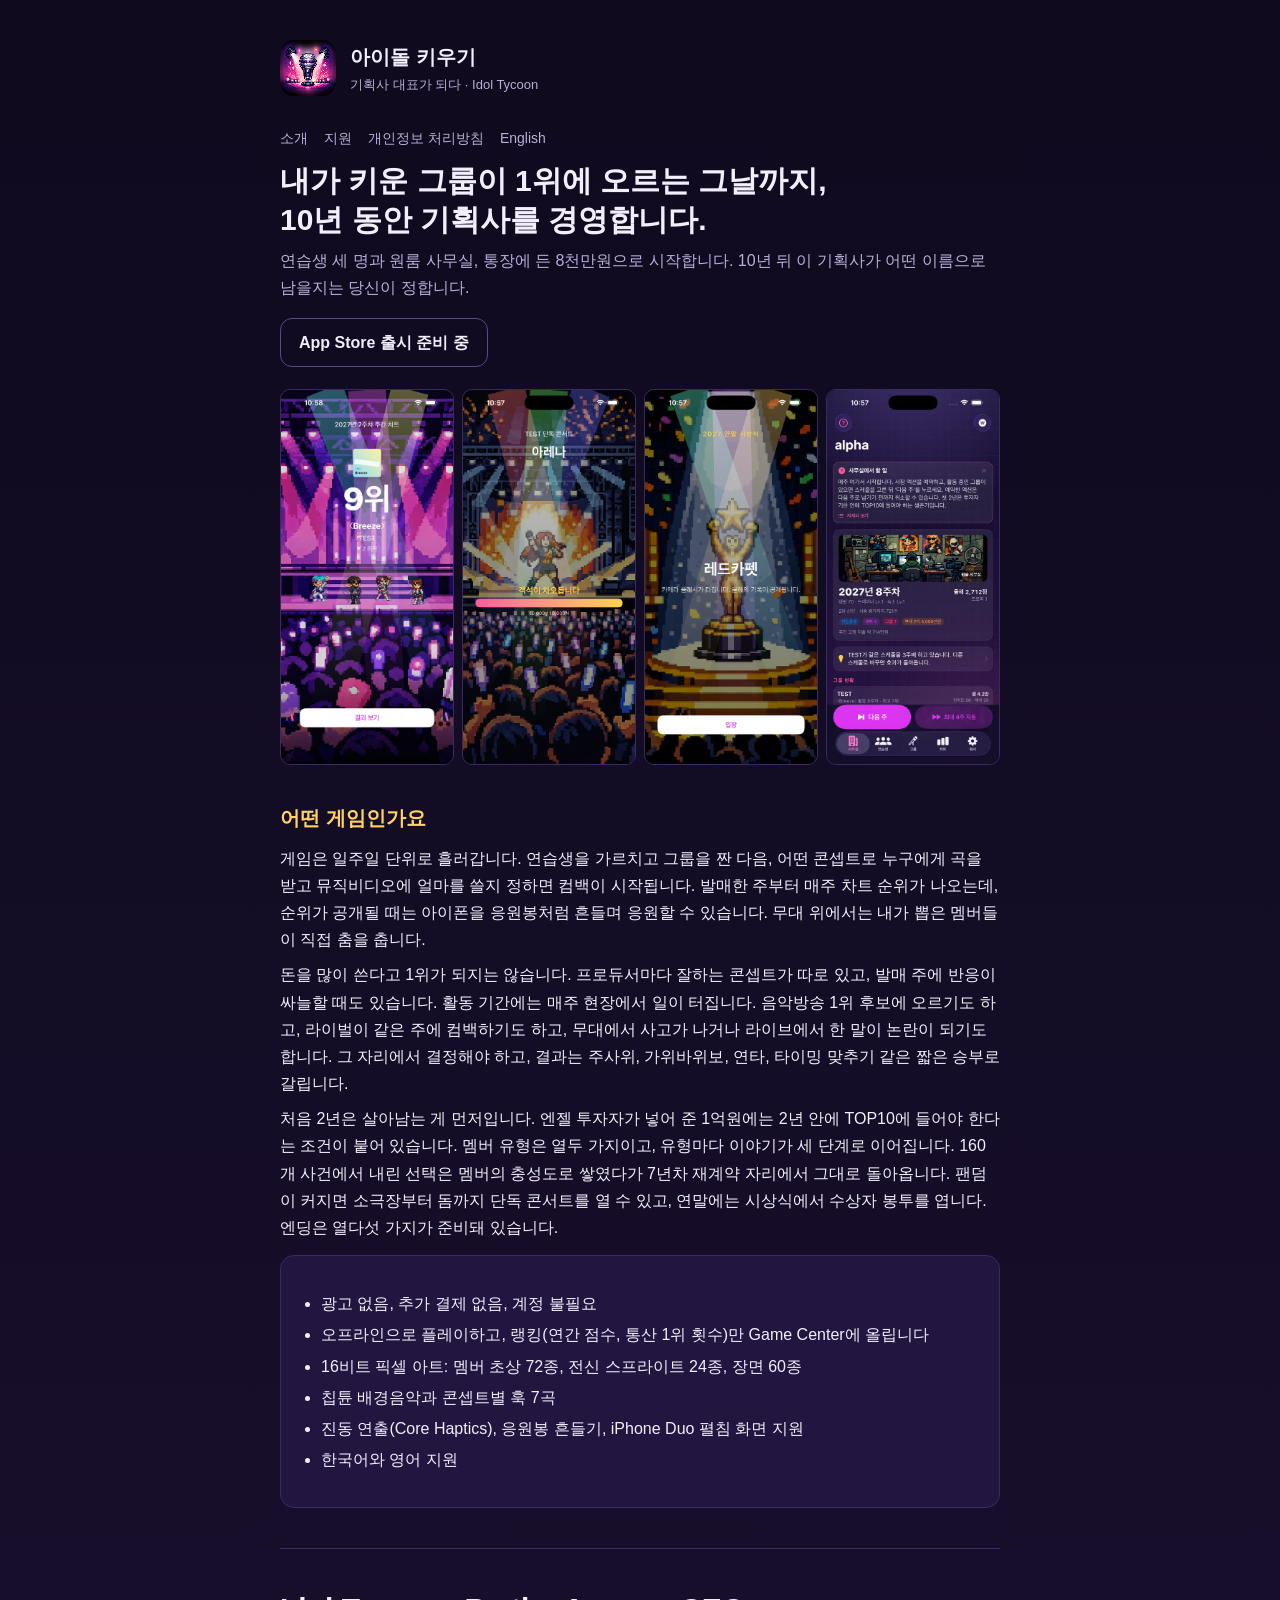
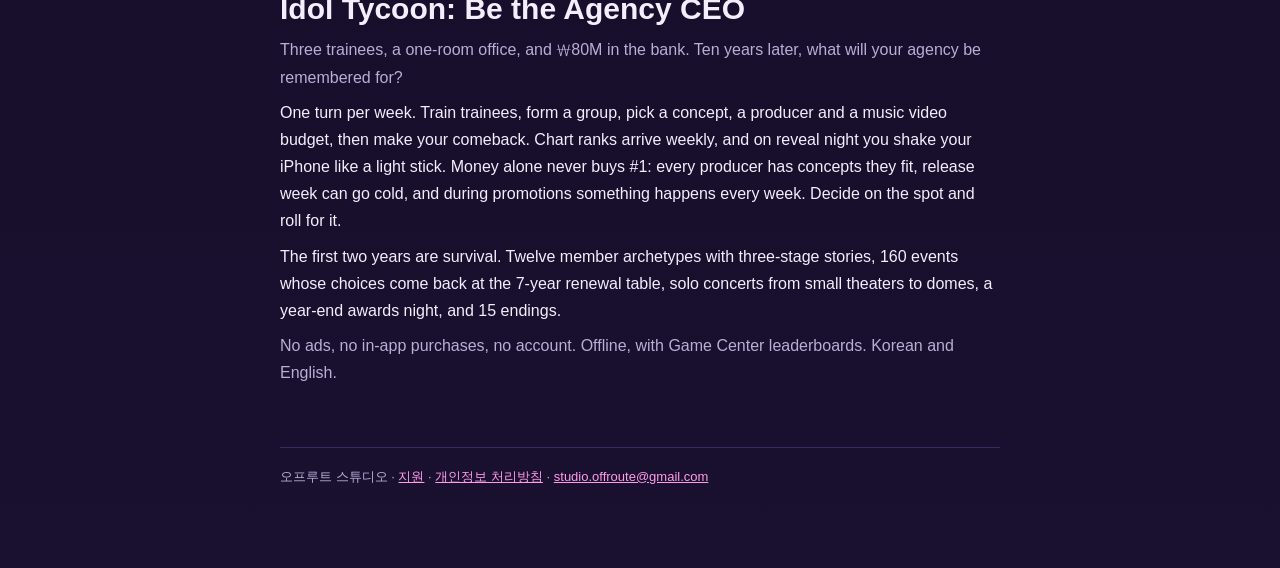
==== index.html @ ca156d44 "아이돌 키우기 공식 페이지 갱신" ====
<!doctype html>
<html lang="ko"><head><meta charset="utf-8"><meta name="viewport" content="width=device-width,initial-scale=1">
<title>아이돌 키우기 : 기획사 대표가 되다</title>
<meta name="description" content="연습생 세 명과 원룸 사무실에서 시작해 10년을 경영하는 아이돌 기획사 시뮬레이션. 광고 없음, 추가 결제 없음, 오프라인.">
<meta property="og:title" content="아이돌 키우기 : 기획사 대표가 되다"><meta property="og:description" content="내가 만든 그룹이 1위를 하는 순간을 위해 10년을 경영합니다."><meta property="og:image" content="img/1-reveal.jpg">
<link rel="stylesheet" href="style.css"></head>
<body><div class="wrap">
<header><img src="img/icon.png" alt=""><div><div class="t">아이돌 키우기</div><div class="s">기획사 대표가 되다 · Idol Tycoon</div></div></header>
<nav><a href="index.html">소개</a><a href="support.html">지원</a><a href="privacy.html">개인정보 처리방침</a><a href="#en">English</a></nav>

<h1>내가 키운 그룹이 1위에 오르는 그날까지,<br>10년 동안 기획사를 경영합니다.</h1>
<p class="sub">연습생 세 명과 원룸 사무실, 통장에 든 8천만원으로 시작합니다. 10년 뒤 이 기획사가 어떤 이름으로 남을지는 당신이 정합니다.</p>
<p><span class="btn ghost">App Store 출시 준비 중</span></p>

<div class="shots">
<img src="img/1-reveal.jpg" alt="차트 순위 공개 장면"><img src="img/3-concert.jpg" alt="단독 콘서트 결과"><img src="img/4-awards.jpg" alt="연말 시상식"><img src="img/7-dash.jpg" alt="사무실 화면">
</div>

<h2>어떤 게임인가요</h2>
<p>게임은 일주일 단위로 흘러갑니다. 연습생을 가르치고 그룹을 짠 다음, 어떤 콘셉트로 누구에게 곡을 받고 뮤직비디오에 얼마를 쓸지 정하면 컴백이 시작됩니다. 발매한 주부터 매주 차트 순위가 나오는데, 순위가 공개될 때는 아이폰을 응원봉처럼 흔들며 응원할 수 있습니다. 무대 위에서는 내가 뽑은 멤버들이 직접 춤을 춥니다.</p>
<p>돈을 많이 쓴다고 1위가 되지는 않습니다. 프로듀서마다 잘하는 콘셉트가 따로 있고, 발매 주에 반응이 싸늘할 때도 있습니다. 활동 기간에는 매주 현장에서 일이 터집니다. 음악방송 1위 후보에 오르기도 하고, 라이벌이 같은 주에 컴백하기도 하고, 무대에서 사고가 나거나 라이브에서 한 말이 논란이 되기도 합니다. 그 자리에서 결정해야 하고, 결과는 주사위, 가위바위보, 연타, 타이밍 맞추기 같은 짧은 승부로 갈립니다.</p>
<p>처음 2년은 살아남는 게 먼저입니다. 엔젤 투자자가 넣어 준 1억원에는 2년 안에 TOP10에 들어야 한다는 조건이 붙어 있습니다. 멤버 유형은 열두 가지이고, 유형마다 이야기가 세 단계로 이어집니다. 160개 사건에서 내린 선택은 멤버의 충성도로 쌓였다가 7년차 재계약 자리에서 그대로 돌아옵니다. 팬덤이 커지면 소극장부터 돔까지 단독 콘서트를 열 수 있고, 연말에는 시상식에서 수상자 봉투를 엽니다. 엔딩은 열다섯 가지가 준비돼 있습니다.</p>

<div class="card"><ul>
<li>광고 없음, 추가 결제 없음, 계정 불필요</li>
<li>오프라인으로 플레이하고, 랭킹(연간 점수, 통산 1위 횟수)만 Game Center에 올립니다</li>
<li>16비트 픽셀 아트: 멤버 초상 72종, 전신 스프라이트 24종, 장면 60종</li>
<li>칩튠 배경음악과 콘셉트별 훅 7곡</li>
<li>진동 연출(Core Haptics), 응원봉 흔들기, iPhone Duo 펼침 화면 지원</li>
<li>한국어와 영어 지원</li>
</ul></div>

<hr><div id="en">
<h1>Idol Tycoon: Be the Agency CEO</h1>
<p class="sub">Three trainees, a one-room office, and ₩80M in the bank. Ten years later, what will your agency be remembered for?</p>
<p>One turn per week. Train trainees, form a group, pick a concept, a producer and a music video budget, then make your comeback. Chart ranks arrive weekly, and on reveal night you shake your iPhone like a light stick. Money alone never buys #1: every producer has concepts they fit, release week can go cold, and during promotions something happens every week. Decide on the spot and roll for it.</p>
<p>The first two years are survival. Twelve member archetypes with three-stage stories, 160 events whose choices come back at the 7-year renewal table, solo concerts from small theaters to domes, a year-end awards night, and 15 endings.</p>
<p class="sub">No ads, no in-app purchases, no account. Offline, with Game Center leaderboards. Korean and English.</p>
</div>

<footer>오프루트 스튜디오 · <a href="support.html">지원</a> · <a href="privacy.html">개인정보 처리방침</a> · <a href="mailto:studio.offroute@gmail.com">studio.offroute@gmail.com</a></footer>
</div></body></html>
---- style.css ----
:root{--bg:#0f0a1e;--bg2:#1a1030;--card:#221640;--text:#f3eefc;--sub:#b9aed6;--accent:#ff4fd8;--gold:#ffd166}
*{box-sizing:border-box}body{margin:0;font-family:-apple-system,BlinkMacSystemFont,"Apple SD Gothic Neo","Pretendard","Segoe UI",sans-serif;background:linear-gradient(180deg,var(--bg),var(--bg2));color:var(--text);line-height:1.7}
.wrap{max-width:760px;margin:0 auto;padding:40px 20px 80px}
header{display:flex;align-items:center;gap:14px;margin-bottom:28px}header img{width:56px;height:56px;border-radius:14px;image-rendering:pixelated}
header .t{font-weight:800;font-size:20px}header .s{color:var(--sub);font-size:13px}
nav a{color:var(--sub);margin-right:16px;text-decoration:none;font-size:14px}nav a:hover{color:var(--text)}
h1{font-size:30px;line-height:1.3;margin:10px 0 6px}h2{font-size:20px;margin:36px 0 10px;color:var(--gold)}h3{font-size:16px;margin:22px 0 6px}
p{margin:8px 0}.sub{color:var(--sub)}
.shots{display:grid;grid-template-columns:repeat(4,1fr);gap:8px;margin:22px 0}.shots img{width:100%;border-radius:10px;border:1px solid #3a2a60}
@media(max-width:600px){.shots{grid-template-columns:repeat(2,1fr)}}
ul{padding-left:20px}li{margin:4px 0}
.card{background:var(--card);border:1px solid #3a2a60;border-radius:14px;padding:18px 20px;margin:14px 0}
.btn{display:inline-block;background:var(--accent);color:#fff;padding:10px 18px;border-radius:12px;text-decoration:none;font-weight:700;margin:8px 8px 0 0}
.btn.ghost{background:transparent;border:1px solid #5a4a80;color:var(--text)}
footer{margin-top:60px;color:var(--sub);font-size:13px;border-top:1px solid #3a2a60;padding-top:18px}
a{color:#ff9de9}hr{border:0;border-top:1px solid #3a2a60;margin:40px 0}
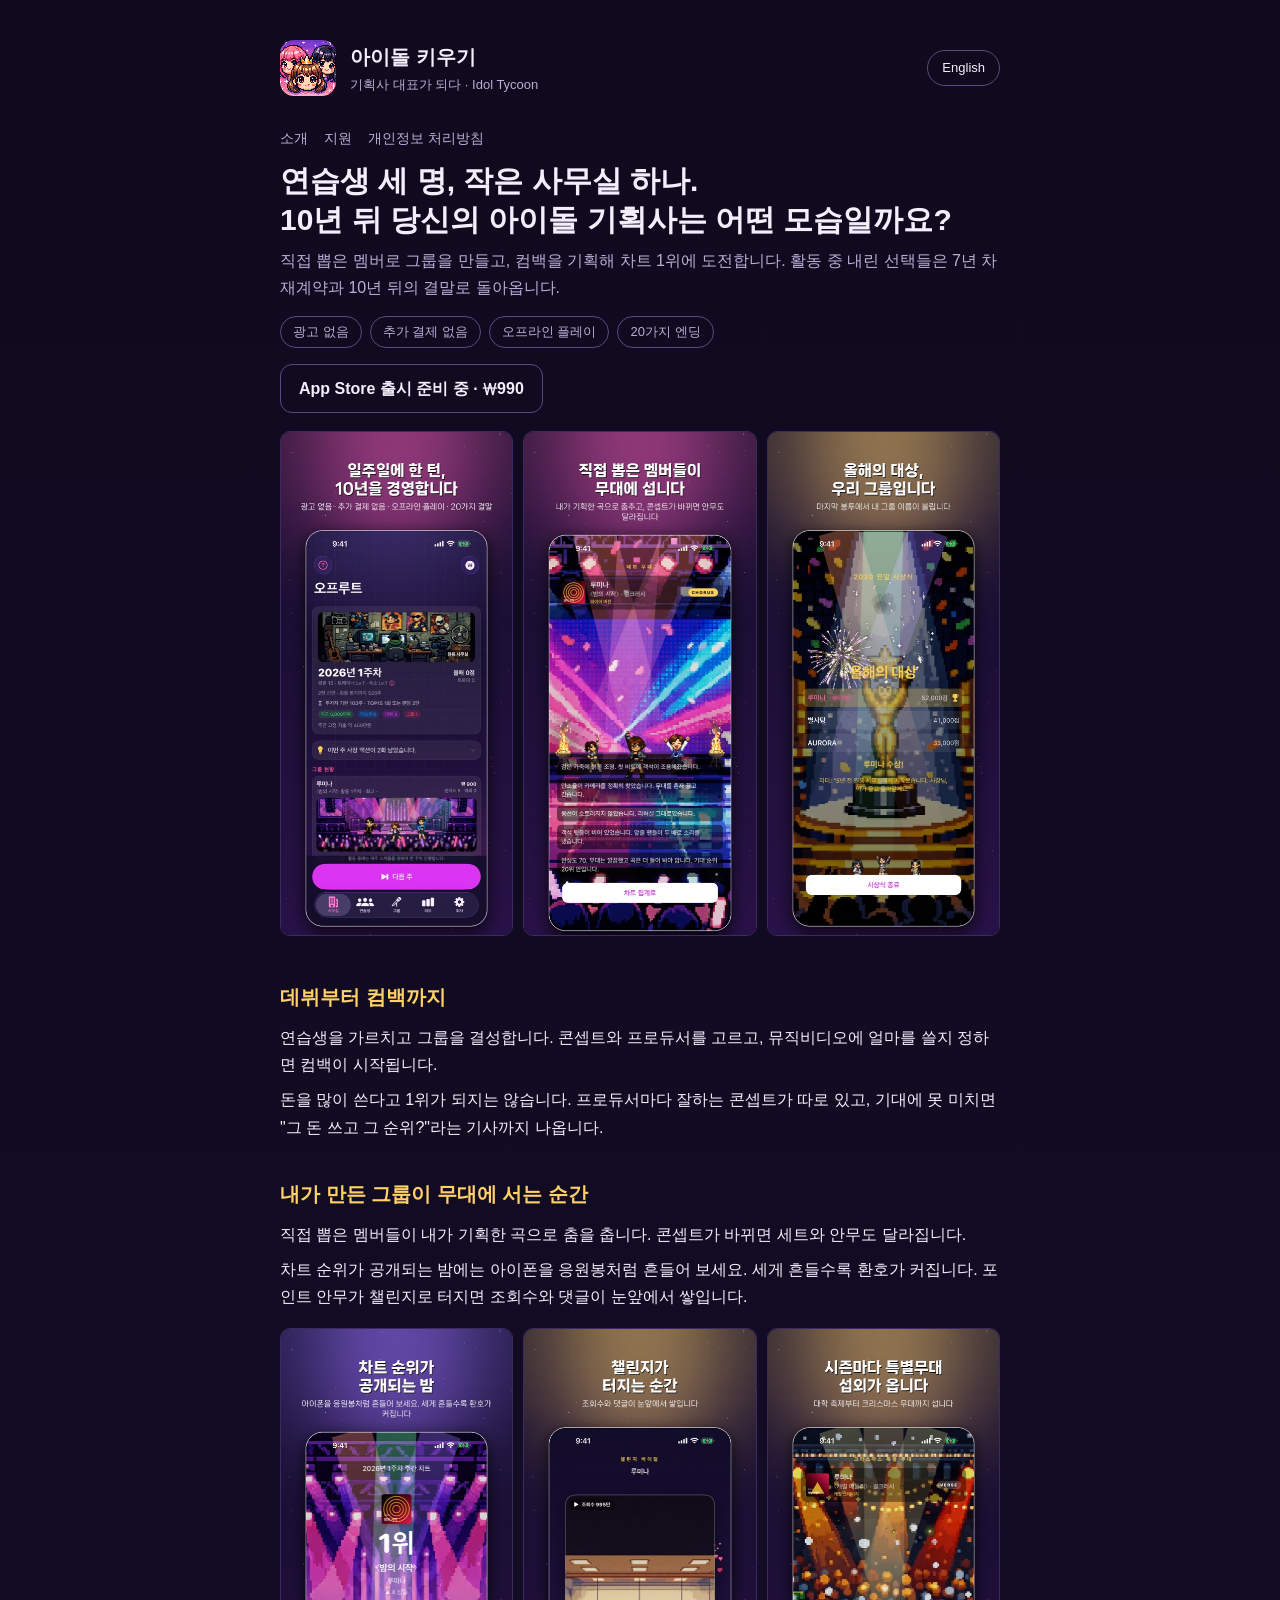
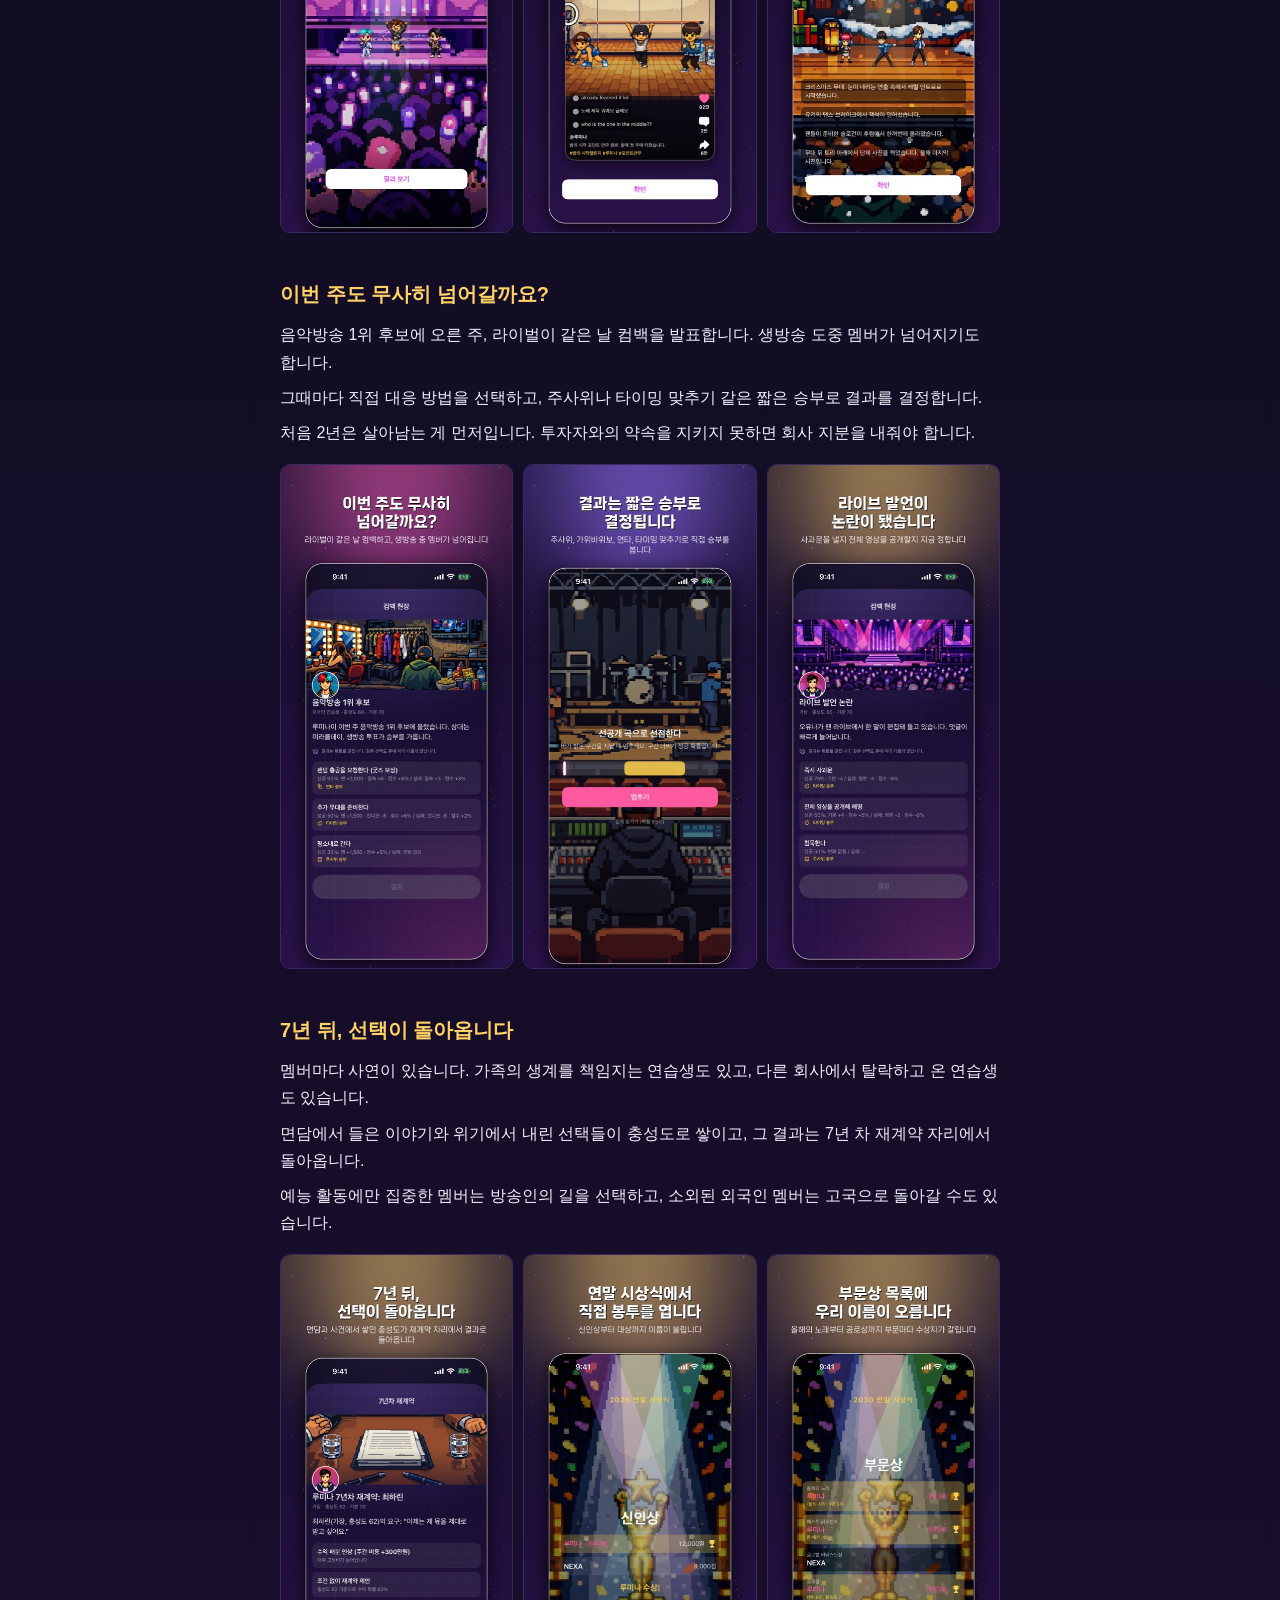
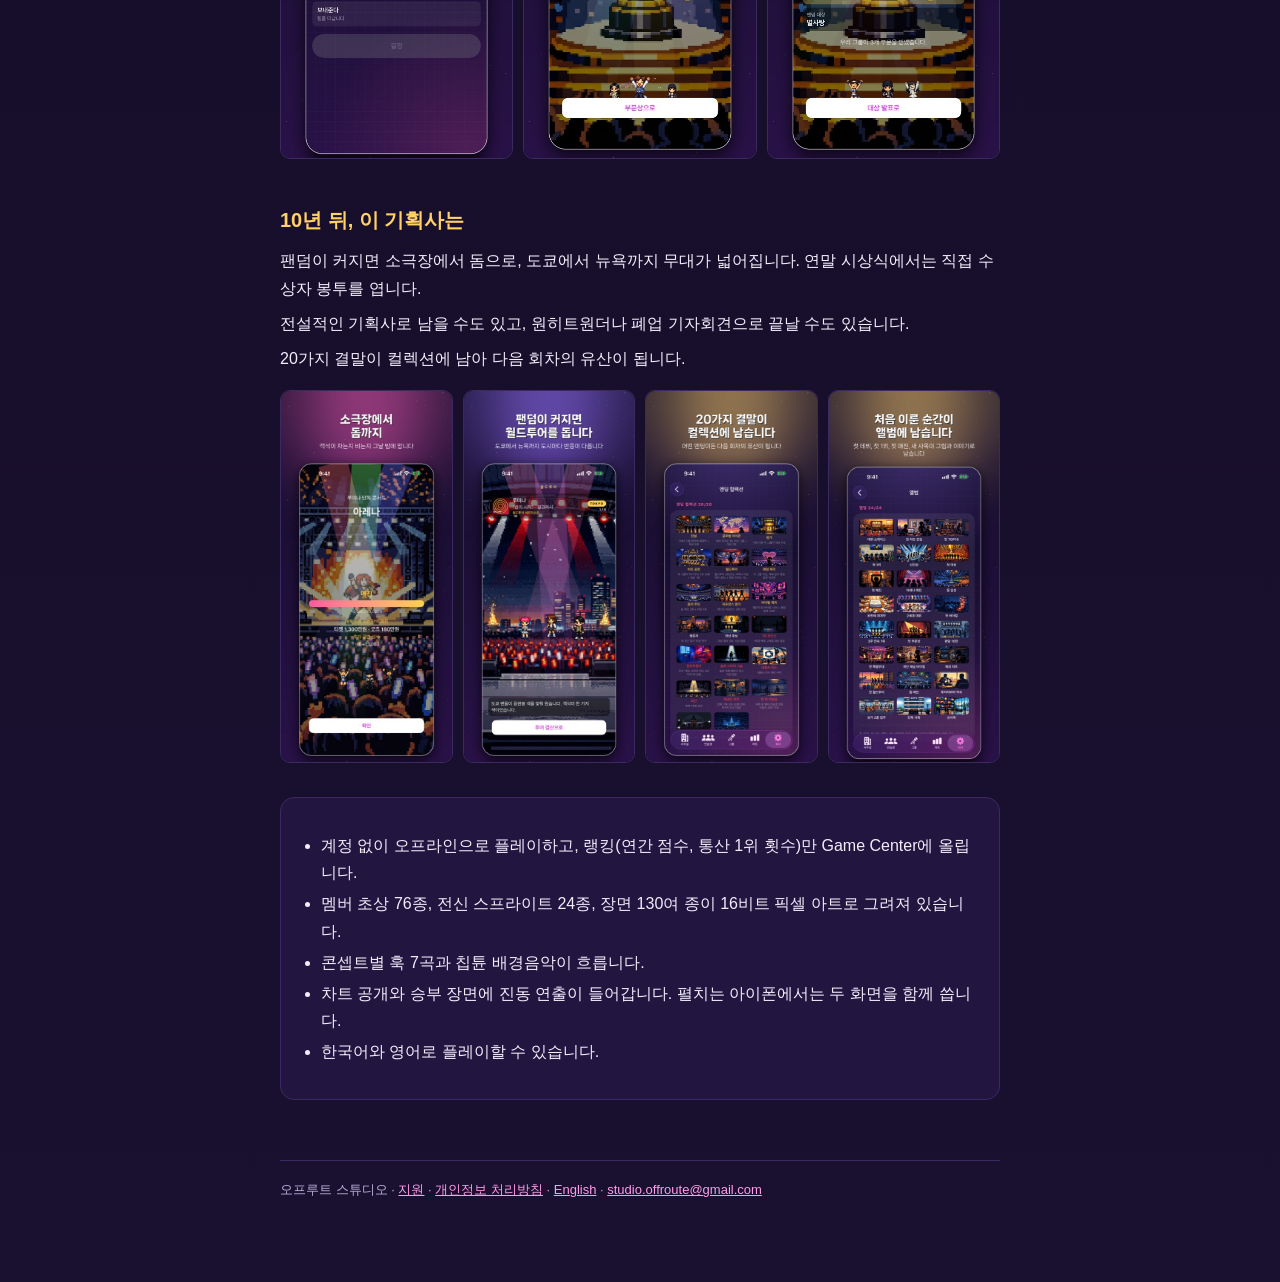
==== commit 4f2605c3: "아이돌 키우기 공식 페이지 갱신" ====
--- a/index.html
+++ b/index.html
@@ -1,42 +1,64 @@
 <!doctype html>
 <html lang="ko"><head><meta charset="utf-8"><meta name="viewport" content="width=device-width,initial-scale=1">
-<title>아이돌 키우기 : 기획사 대표가 되다</title>
-<meta name="description" content="연습생 세 명과 원룸 사무실에서 시작해 10년을 경영하는 아이돌 기획사 시뮬레이션. 광고 없음, 추가 결제 없음, 오프라인.">
-<meta property="og:title" content="아이돌 키우기 : 기획사 대표가 되다"><meta property="og:description" content="내가 만든 그룹이 1위를 하는 순간을 위해 10년을 경영합니다."><meta property="og:image" content="img/1-reveal.jpg">
+<title>아이돌 키우기: 기획사 대표가 되다</title>
+<meta name="description" content="연습생 세 명, 작은 사무실 하나. 직접 뽑은 멤버로 그룹을 만들고 컴백을 기획해 차트 1위에 도전하는 아이돌 기획사 경영 게임. 광고 없음, 추가 결제 없음, 오프라인.">
+<meta property="og:title" content="아이돌 키우기: 기획사 대표가 되다"><meta property="og:description" content="직접 뽑은 멤버로 그룹을 만들고, 컴백을 기획해 차트 1위에 도전합니다. 활동 중 내린 선택들은 7년 차 재계약과 10년 뒤의 결말로 돌아옵니다."><meta property="og:image" content="https://huride.github.io/idol-tycoon-site/img/ko-01-stage.jpg"><meta property="og:url" content="https://huride.github.io/idol-tycoon-site/"><meta property="og:type" content="website"><meta property="og:locale" content="ko_KR"><meta name="twitter:card" content="summary_large_image"><meta name="twitter:image" content="https://huride.github.io/idol-tycoon-site/img/ko-01-stage.jpg">
+<link rel="alternate" hreflang="en" href="https://huride.github.io/idol-tycoon-site/en.html"><link rel="alternate" hreflang="ko" href="https://huride.github.io/idol-tycoon-site/">
 <link rel="stylesheet" href="style.css"></head>
 <body><div class="wrap">
-<header><img src="img/icon.png" alt=""><div><div class="t">아이돌 키우기</div><div class="s">기획사 대표가 되다 · Idol Tycoon</div></div></header>
-<nav><a href="index.html">소개</a><a href="support.html">지원</a><a href="privacy.html">개인정보 처리방침</a><a href="#en">English</a></nav>
+<header><img src="img/icon.png" alt=""><div><div class="t">아이돌 키우기</div><div class="s">기획사 대표가 되다 · Idol Tycoon</div></div><a class="lang" href="en.html">English</a></header>
+<nav><a href="index.html">소개</a><a href="support.html">지원</a><a href="privacy.html">개인정보 처리방침</a></nav>
 
-<h1>내가 키운 그룹이 1위에 오르는 그날까지,<br>10년 동안 기획사를 경영합니다.</h1>
-<p class="sub">연습생 세 명과 원룸 사무실, 통장에 든 8천만원으로 시작합니다. 10년 뒤 이 기획사가 어떤 이름으로 남을지는 당신이 정합니다.</p>
-<p><span class="btn ghost">App Store 출시 준비 중</span></p>
-
-<div class="shots">
-<img src="img/1-reveal.jpg" alt="차트 순위 공개 장면"><img src="img/3-concert.jpg" alt="단독 콘서트 결과"><img src="img/4-awards.jpg" alt="연말 시상식"><img src="img/7-dash.jpg" alt="사무실 화면">
+<h1>연습생 세 명, 작은 사무실 하나.<br>10년 뒤 당신의 아이돌 기획사는 어떤 모습일까요?</h1>
+<p class="sub">직접 뽑은 멤버로 그룹을 만들고, 컴백을 기획해 차트 1위에 도전합니다. 활동 중 내린 선택들은 7년 차 재계약과 10년 뒤의 결말로 돌아옵니다.</p>
+<p class="badges"><span>광고 없음</span><span>추가 결제 없음</span><span>오프라인 플레이</span><span>20가지 엔딩</span></p>
+<p><span class="btn ghost">App Store 출시 준비 중 · ₩990</span></p>
+<div class="shots three">
+<a href="img/ko-10-office.jpg" target="_blank"><img src="img/ko-10-office.jpg" alt="일주일에 한 턴, 10년을 경영합니다" loading="lazy"></a><a href="img/ko-01-stage.jpg" target="_blank"><img src="img/ko-01-stage.jpg" alt="직접 뽑은 멤버들이 무대에 섭니다" loading="lazy"></a><a href="img/ko-daesang.jpg" target="_blank"><img src="img/ko-daesang.jpg" alt="올해의 대상, 우리 그룹입니다" loading="lazy"></a>
 </div>
 
-<h2>어떤 게임인가요</h2>
-<p>게임은 일주일 단위로 흘러갑니다. 연습생을 가르치고 그룹을 짠 다음, 어떤 콘셉트로 누구에게 곡을 받고 뮤직비디오에 얼마를 쓸지 정하면 컴백이 시작됩니다. 발매한 주부터 매주 차트 순위가 나오는데, 순위가 공개될 때는 아이폰을 응원봉처럼 흔들며 응원할 수 있습니다. 무대 위에서는 내가 뽑은 멤버들이 직접 춤을 춥니다.</p>
-<p>돈을 많이 쓴다고 1위가 되지는 않습니다. 프로듀서마다 잘하는 콘셉트가 따로 있고, 발매 주에 반응이 싸늘할 때도 있습니다. 활동 기간에는 매주 현장에서 일이 터집니다. 음악방송 1위 후보에 오르기도 하고, 라이벌이 같은 주에 컴백하기도 하고, 무대에서 사고가 나거나 라이브에서 한 말이 논란이 되기도 합니다. 그 자리에서 결정해야 하고, 결과는 주사위, 가위바위보, 연타, 타이밍 맞추기 같은 짧은 승부로 갈립니다.</p>
-<p>처음 2년은 살아남는 게 먼저입니다. 엔젤 투자자가 넣어 준 1억원에는 2년 안에 TOP10에 들어야 한다는 조건이 붙어 있습니다. 멤버 유형은 열두 가지이고, 유형마다 이야기가 세 단계로 이어집니다. 160개 사건에서 내린 선택은 멤버의 충성도로 쌓였다가 7년차 재계약 자리에서 그대로 돌아옵니다. 팬덤이 커지면 소극장부터 돔까지 단독 콘서트를 열 수 있고, 연말에는 시상식에서 수상자 봉투를 엽니다. 엔딩은 열다섯 가지가 준비돼 있습니다.</p>
+<h2>데뷔부터 컴백까지</h2>
+<p>연습생을 가르치고 그룹을 결성합니다. 콘셉트와 프로듀서를 고르고, 뮤직비디오에 얼마를 쓸지 정하면 컴백이 시작됩니다.</p>
+<p>돈을 많이 쓴다고 1위가 되지는 않습니다. 프로듀서마다 잘하는 콘셉트가 따로 있고, 기대에 못 미치면 "그 돈 쓰고 그 순위?"라는 기사까지 나옵니다.</p>
+
+<h2>내가 만든 그룹이 무대에 서는 순간</h2>
+<p>직접 뽑은 멤버들이 내가 기획한 곡으로 춤을 춥니다. 콘셉트가 바뀌면 세트와 안무도 달라집니다.</p>
+<p>차트 순위가 공개되는 밤에는 아이폰을 응원봉처럼 흔들어 보세요. 세게 흔들수록 환호가 커집니다. 포인트 안무가 챌린지로 터지면 조회수와 댓글이 눈앞에서 쌓입니다.</p>
+<div class="shots three">
+<a href="img/ko-02-reveal.jpg" target="_blank"><img src="img/ko-02-reveal.jpg" alt="차트 순위가 공개되는 밤" loading="lazy"></a><a href="img/ko-03-viral.jpg" target="_blank"><img src="img/ko-03-viral.jpg" alt="챌린지가 터지는 순간" loading="lazy"></a><a href="img/ko-special.jpg" target="_blank"><img src="img/ko-special.jpg" alt="시즌마다 특별무대 섭외가 옵니다" loading="lazy"></a>
+</div>
+
+<h2>이번 주도 무사히 넘어갈까요?</h2>
+<p>음악방송 1위 후보에 오른 주, 라이벌이 같은 날 컴백을 발표합니다. 생방송 도중 멤버가 넘어지기도 합니다.</p>
+<p>그때마다 직접 대응 방법을 선택하고, 주사위나 타이밍 맞추기 같은 짧은 승부로 결과를 결정합니다.</p>
+<p>처음 2년은 살아남는 게 먼저입니다. 투자자와의 약속을 지키지 못하면 회사 지분을 내줘야 합니다.</p>
+<div class="shots three">
+<a href="img/ko-04-story.jpg" target="_blank"><img src="img/ko-04-story.jpg" alt="이번 주도 무사히 넘어갈까요" loading="lazy"></a><a href="img/ko-05-minigame.jpg" target="_blank"><img src="img/ko-05-minigame.jpg" alt="결과는 짧은 승부로 결정됩니다" loading="lazy"></a><a href="img/ko-scandal.jpg" target="_blank"><img src="img/ko-scandal.jpg" alt="라이브 발언이 논란이 됐습니다" loading="lazy"></a>
+</div>
+
+<h2>7년 뒤, 선택이 돌아옵니다</h2>
+<p>멤버마다 사연이 있습니다. 가족의 생계를 책임지는 연습생도 있고, 다른 회사에서 탈락하고 온 연습생도 있습니다.</p>
+<p>면담에서 들은 이야기와 위기에서 내린 선택들이 충성도로 쌓이고, 그 결과는 7년 차 재계약 자리에서 돌아옵니다.</p>
+<p>예능 활동에만 집중한 멤버는 방송인의 길을 선택하고, 소외된 외국인 멤버는 고국으로 돌아갈 수도 있습니다.</p>
+<div class="shots three">
+<a href="img/ko-06-renewal.jpg" target="_blank"><img src="img/ko-06-renewal.jpg" alt="7년 뒤, 선택이 돌아옵니다" loading="lazy"></a><a href="img/ko-09-awards.jpg" target="_blank"><img src="img/ko-09-awards.jpg" alt="연말 시상식에서 직접 봉투를 엽니다" loading="lazy"></a><a href="img/ko-categories.jpg" target="_blank"><img src="img/ko-categories.jpg" alt="부문상 목록에 우리 이름이 오릅니다" loading="lazy"></a>
+</div>
+
+<h2>10년 뒤, 이 기획사는</h2>
+<p>팬덤이 커지면 소극장에서 돔으로, 도쿄에서 뉴욕까지 무대가 넓어집니다. 연말 시상식에서는 직접 수상자 봉투를 엽니다.</p>
+<p>전설적인 기획사로 남을 수도 있고, 원히트원더나 폐업 기자회견으로 끝날 수도 있습니다.</p>
+<p>20가지 결말이 컬렉션에 남아 다음 회차의 유산이 됩니다.</p>
+<div class="shots four">
+<a href="img/ko-07-concert.jpg" target="_blank"><img src="img/ko-07-concert.jpg" alt="소극장에서 돔까지" loading="lazy"></a><a href="img/ko-08-tour.jpg" target="_blank"><img src="img/ko-08-tour.jpg" alt="팬덤이 커지면 월드투어를 돕니다" loading="lazy"></a><a href="img/ko-endings.jpg" target="_blank"><img src="img/ko-endings.jpg" alt="20가지 결말이 컬렉션에 남습니다" loading="lazy"></a><a href="img/ko-album.jpg" target="_blank"><img src="img/ko-album.jpg" alt="처음 이룬 순간이 앨범에 남습니다" loading="lazy"></a>
+</div>
 
 <div class="card"><ul>
-<li>광고 없음, 추가 결제 없음, 계정 불필요</li>
-<li>오프라인으로 플레이하고, 랭킹(연간 점수, 통산 1위 횟수)만 Game Center에 올립니다</li>
-<li>16비트 픽셀 아트: 멤버 초상 72종, 전신 스프라이트 24종, 장면 60종</li>
-<li>칩튠 배경음악과 콘셉트별 훅 7곡</li>
-<li>진동 연출(Core Haptics), 응원봉 흔들기, iPhone Duo 펼침 화면 지원</li>
-<li>한국어와 영어 지원</li>
+<li>계정 없이 오프라인으로 플레이하고, 랭킹(연간 점수, 통산 1위 횟수)만 Game Center에 올립니다.</li>
+<li>멤버 초상 76종, 전신 스프라이트 24종, 장면 130여 종이 16비트 픽셀 아트로 그려져 있습니다.</li>
+<li>콘셉트별 훅 7곡과 칩튠 배경음악이 흐릅니다.</li>
+<li>차트 공개와 승부 장면에 진동 연출이 들어갑니다. 펼치는 아이폰에서는 두 화면을 함께 씁니다.</li>
+<li>한국어와 영어로 플레이할 수 있습니다.</li>
 </ul></div>
 
-<hr><div id="en">
-<h1>Idol Tycoon: Be the Agency CEO</h1>
-<p class="sub">Three trainees, a one-room office, and ₩80M in the bank. Ten years later, what will your agency be remembered for?</p>
-<p>One turn per week. Train trainees, form a group, pick a concept, a producer and a music video budget, then make your comeback. Chart ranks arrive weekly, and on reveal night you shake your iPhone like a light stick. Money alone never buys #1: every producer has concepts they fit, release week can go cold, and during promotions something happens every week. Decide on the spot and roll for it.</p>
-<p>The first two years are survival. Twelve member archetypes with three-stage stories, 160 events whose choices come back at the 7-year renewal table, solo concerts from small theaters to domes, a year-end awards night, and 15 endings.</p>
-<p class="sub">No ads, no in-app purchases, no account. Offline, with Game Center leaderboards. Korean and English.</p>
-</div>
-
-<footer>오프루트 스튜디오 · <a href="support.html">지원</a> · <a href="privacy.html">개인정보 처리방침</a> · <a href="mailto:studio.offroute@gmail.com">studio.offroute@gmail.com</a></footer>
+<footer>오프루트 스튜디오 · <a href="support.html">지원</a> · <a href="privacy.html">개인정보 처리방침</a> · <a href="en.html">English</a> · <a href="mailto:studio.offroute@gmail.com">studio.offroute@gmail.com</a></footer>
 </div></body></html>
--- a/style.css
+++ b/style.css
@@ -1,13 +1,14 @@
 :root{--bg:#0f0a1e;--bg2:#1a1030;--card:#221640;--text:#f3eefc;--sub:#b9aed6;--accent:#ff4fd8;--gold:#ffd166}
 *{box-sizing:border-box}body{margin:0;font-family:-apple-system,BlinkMacSystemFont,"Apple SD Gothic Neo","Pretendard","Segoe UI",sans-serif;background:linear-gradient(180deg,var(--bg),var(--bg2));color:var(--text);line-height:1.7}
 .wrap{max-width:760px;margin:0 auto;padding:40px 20px 80px}
-header{display:flex;align-items:center;gap:14px;margin-bottom:28px}header img{width:56px;height:56px;border-radius:14px;image-rendering:pixelated}
+header{display:flex;align-items:center;gap:14px;margin-bottom:28px}header .lang{margin-left:auto;border:1px solid #5a4a80;border-radius:999px;padding:6px 14px;font-size:13px;color:var(--text);text-decoration:none}header .lang:hover{border-color:var(--accent)}header img{width:56px;height:56px;border-radius:14px;image-rendering:pixelated}
 header .t{font-weight:800;font-size:20px}header .s{color:var(--sub);font-size:13px}
 nav a{color:var(--sub);margin-right:16px;text-decoration:none;font-size:14px}nav a:hover{color:var(--text)}
 h1{font-size:30px;line-height:1.3;margin:10px 0 6px}h2{font-size:20px;margin:36px 0 10px;color:var(--gold)}h3{font-size:16px;margin:22px 0 6px}
 p{margin:8px 0}.sub{color:var(--sub)}
-.shots{display:grid;grid-template-columns:repeat(4,1fr);gap:8px;margin:22px 0}.shots img{width:100%;border-radius:10px;border:1px solid #3a2a60}
-@media(max-width:600px){.shots{grid-template-columns:repeat(2,1fr)}}
+.shots{display:grid;gap:10px;margin:18px 0 26px}.shots.two{grid-template-columns:repeat(2,1fr);max-width:400px;margin-left:auto;margin-right:auto}.shots.three{grid-template-columns:repeat(3,1fr)}.shots.four{grid-template-columns:repeat(4,1fr)}.shots a{display:block}.shots img{width:100%;border-radius:10px;border:1px solid #3a2a60}
+@media(max-width:600px){.shots{gap:6px}.shots.two{max-width:none}.shots img{border-radius:6px}}
+.badges{display:flex;flex-wrap:wrap;gap:8px;margin:14px 0 4px}.badges span{border:1px solid #5a4a80;border-radius:999px;padding:4px 12px;font-size:13px;color:var(--sub)}
 ul{padding-left:20px}li{margin:4px 0}
 .card{background:var(--card);border:1px solid #3a2a60;border-radius:14px;padding:18px 20px;margin:14px 0}
 .btn{display:inline-block;background:var(--accent);color:#fff;padding:10px 18px;border-radius:12px;text-decoration:none;font-weight:700;margin:8px 8px 0 0}
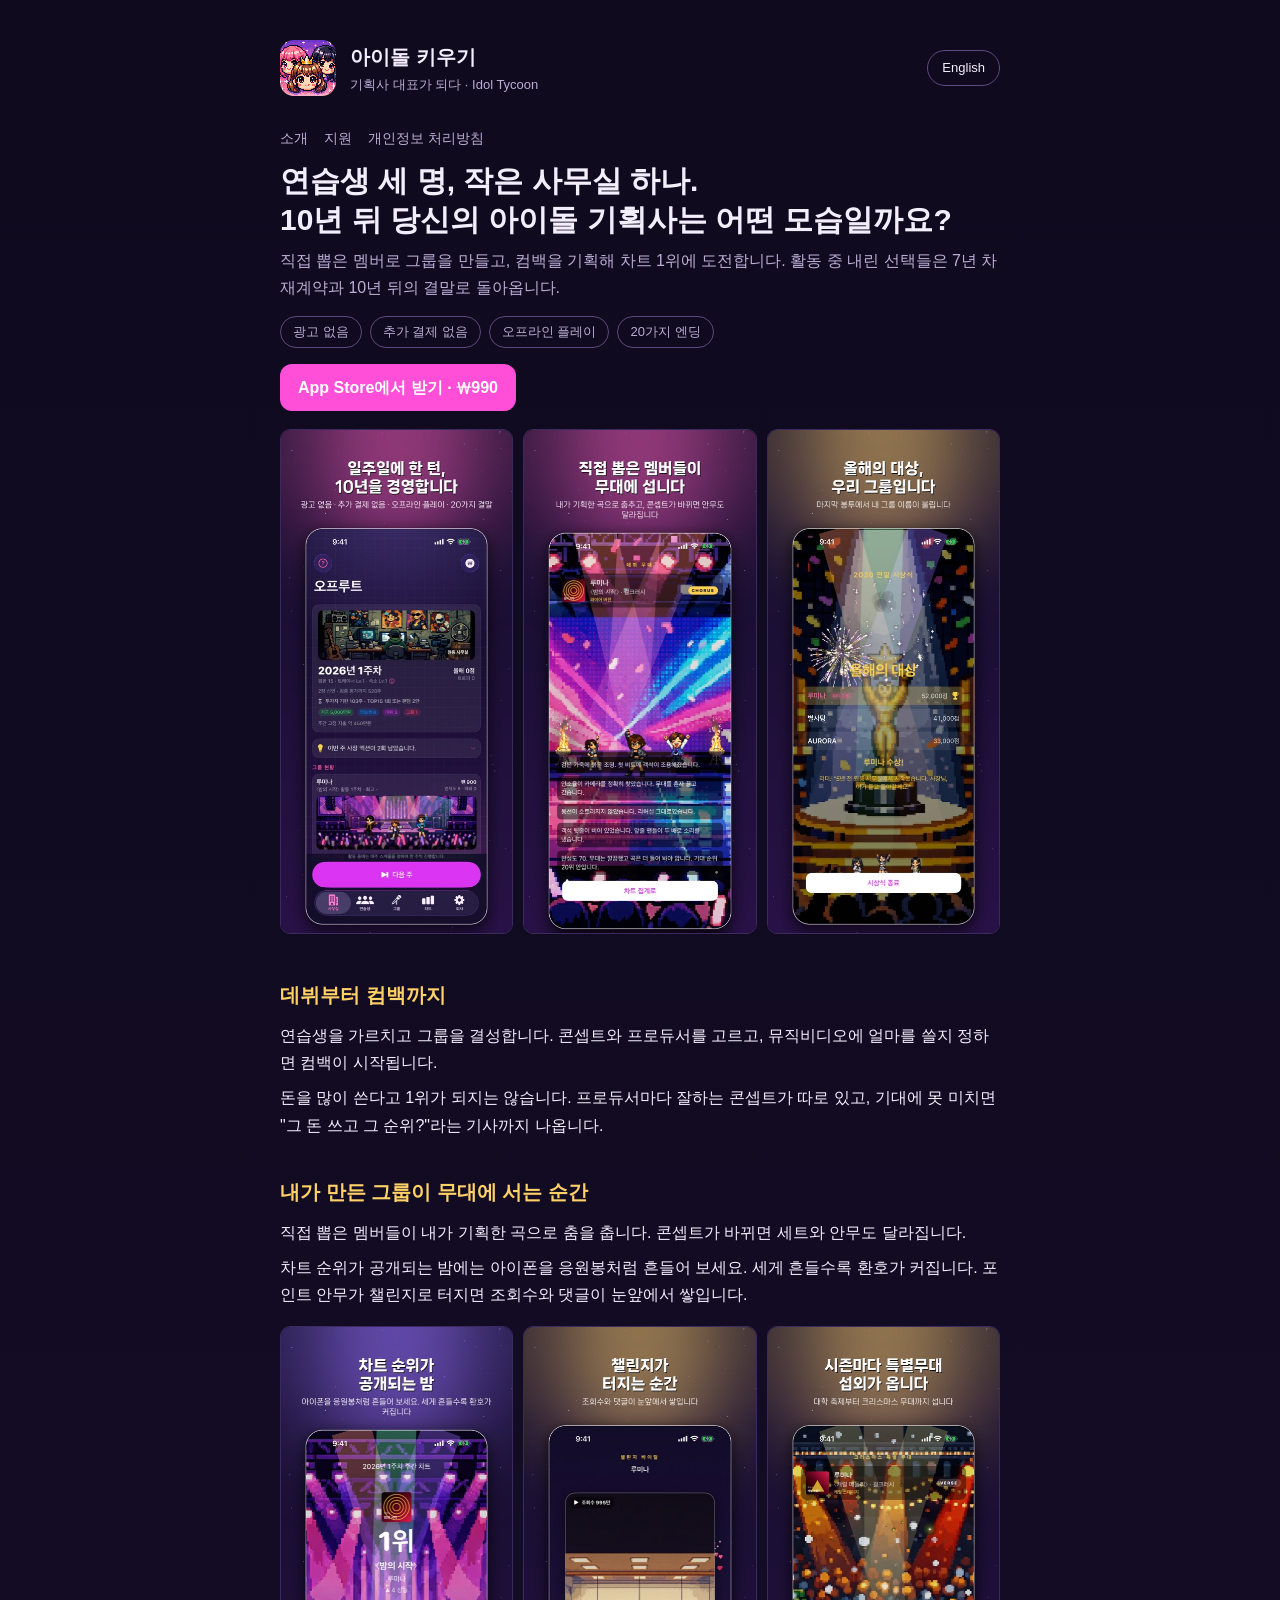
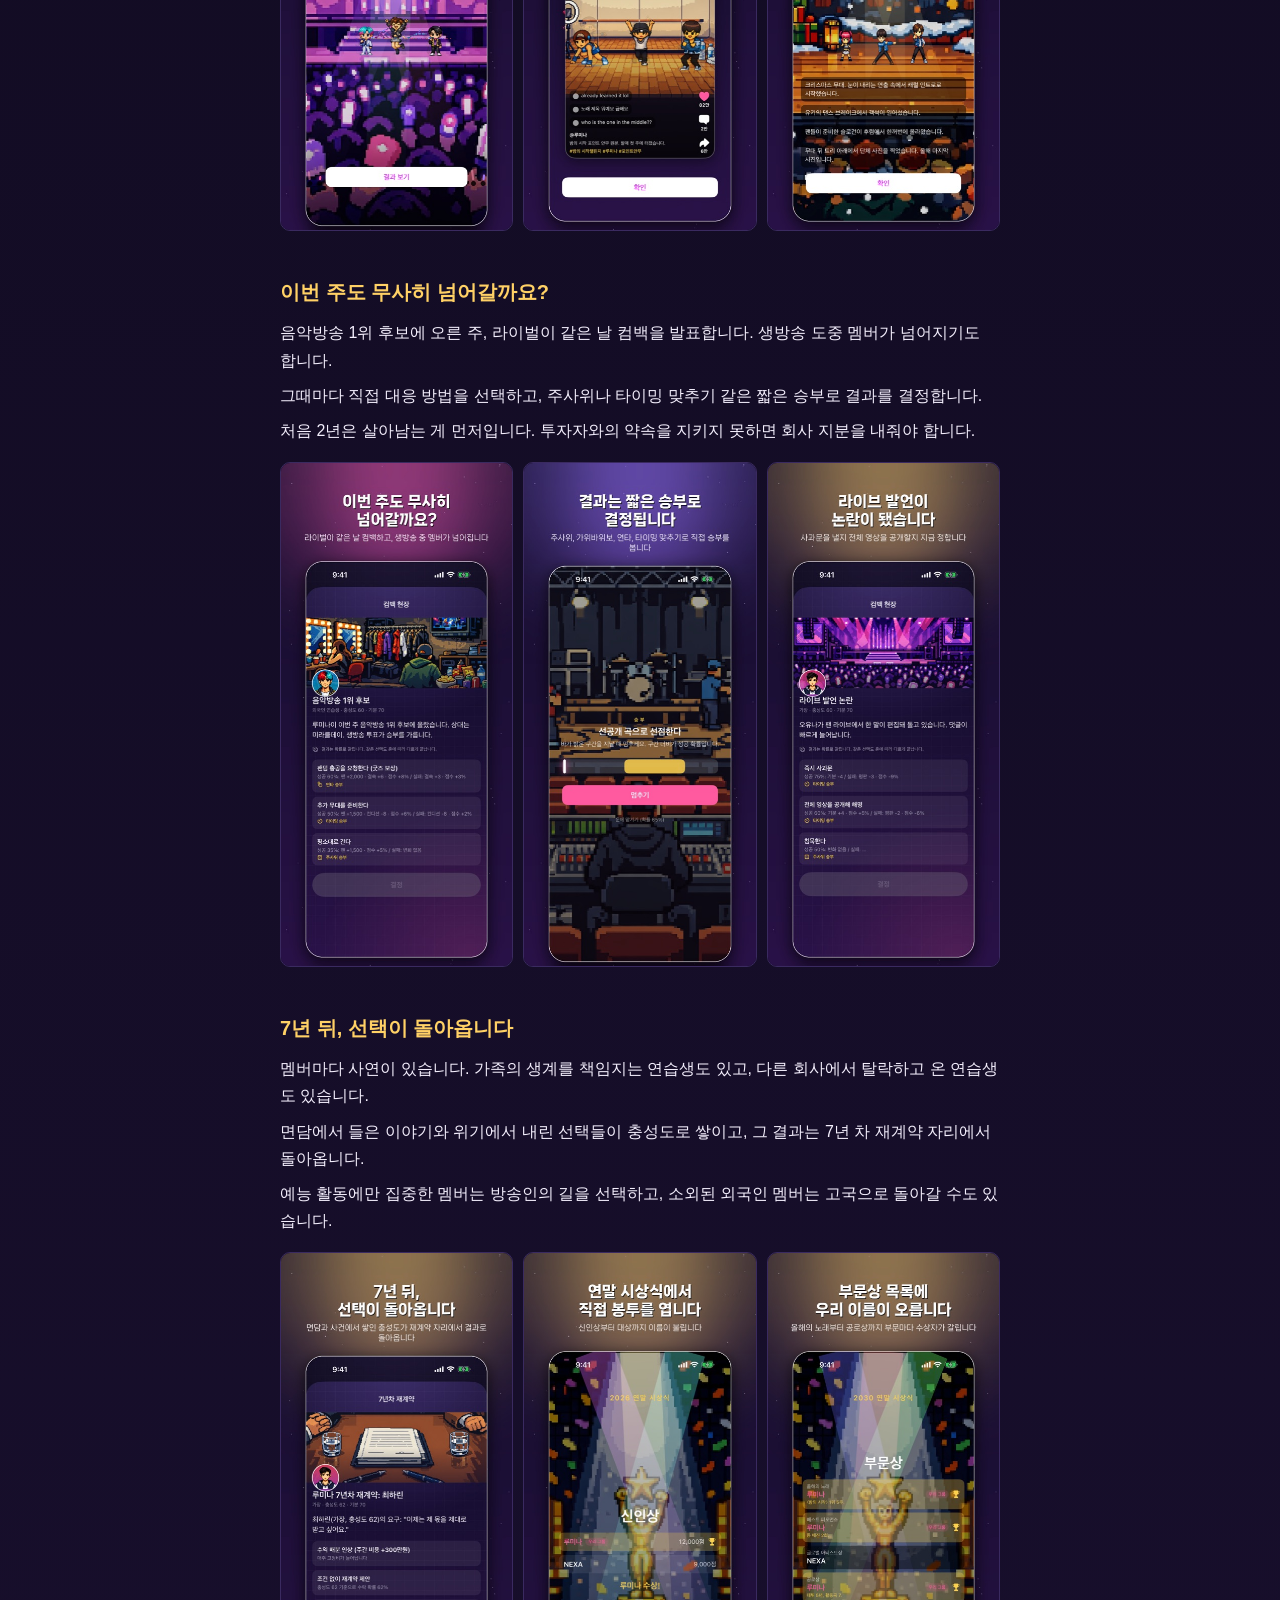
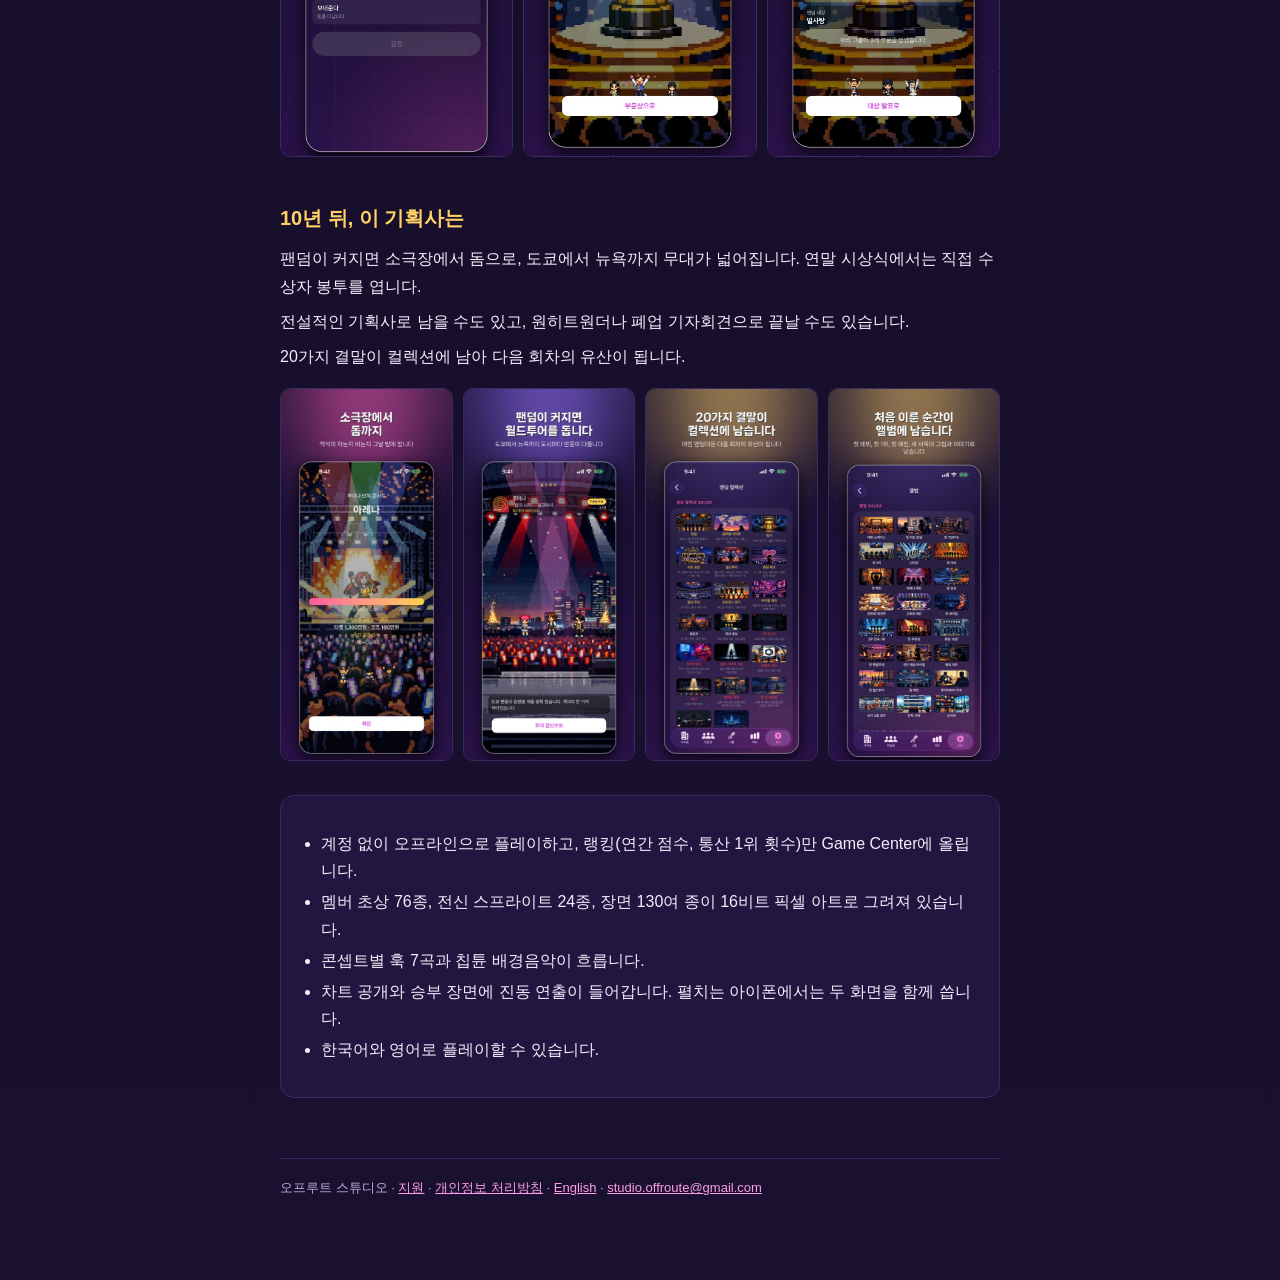
==== commit 6d5eb984: "아이돌 키우기 공식 페이지 갱신" ====
--- a/index.html
+++ b/index.html
@@ -12,7 +12,7 @@
 <h1>연습생 세 명, 작은 사무실 하나.<br>10년 뒤 당신의 아이돌 기획사는 어떤 모습일까요?</h1>
 <p class="sub">직접 뽑은 멤버로 그룹을 만들고, 컴백을 기획해 차트 1위에 도전합니다. 활동 중 내린 선택들은 7년 차 재계약과 10년 뒤의 결말로 돌아옵니다.</p>
 <p class="badges"><span>광고 없음</span><span>추가 결제 없음</span><span>오프라인 플레이</span><span>20가지 엔딩</span></p>
-<p><span class="btn ghost">App Store 출시 준비 중 · ₩990</span></p>
+<p><a class="btn" href="https://apps.apple.com/kr/app/id6827752976">App Store에서 받기 · ₩990</a></p>
 <div class="shots three">
 <a href="img/ko-10-office.jpg" target="_blank"><img src="img/ko-10-office.jpg" alt="일주일에 한 턴, 10년을 경영합니다" loading="lazy"></a><a href="img/ko-01-stage.jpg" target="_blank"><img src="img/ko-01-stage.jpg" alt="직접 뽑은 멤버들이 무대에 섭니다" loading="lazy"></a><a href="img/ko-daesang.jpg" target="_blank"><img src="img/ko-daesang.jpg" alt="올해의 대상, 우리 그룹입니다" loading="lazy"></a>
 </div>
